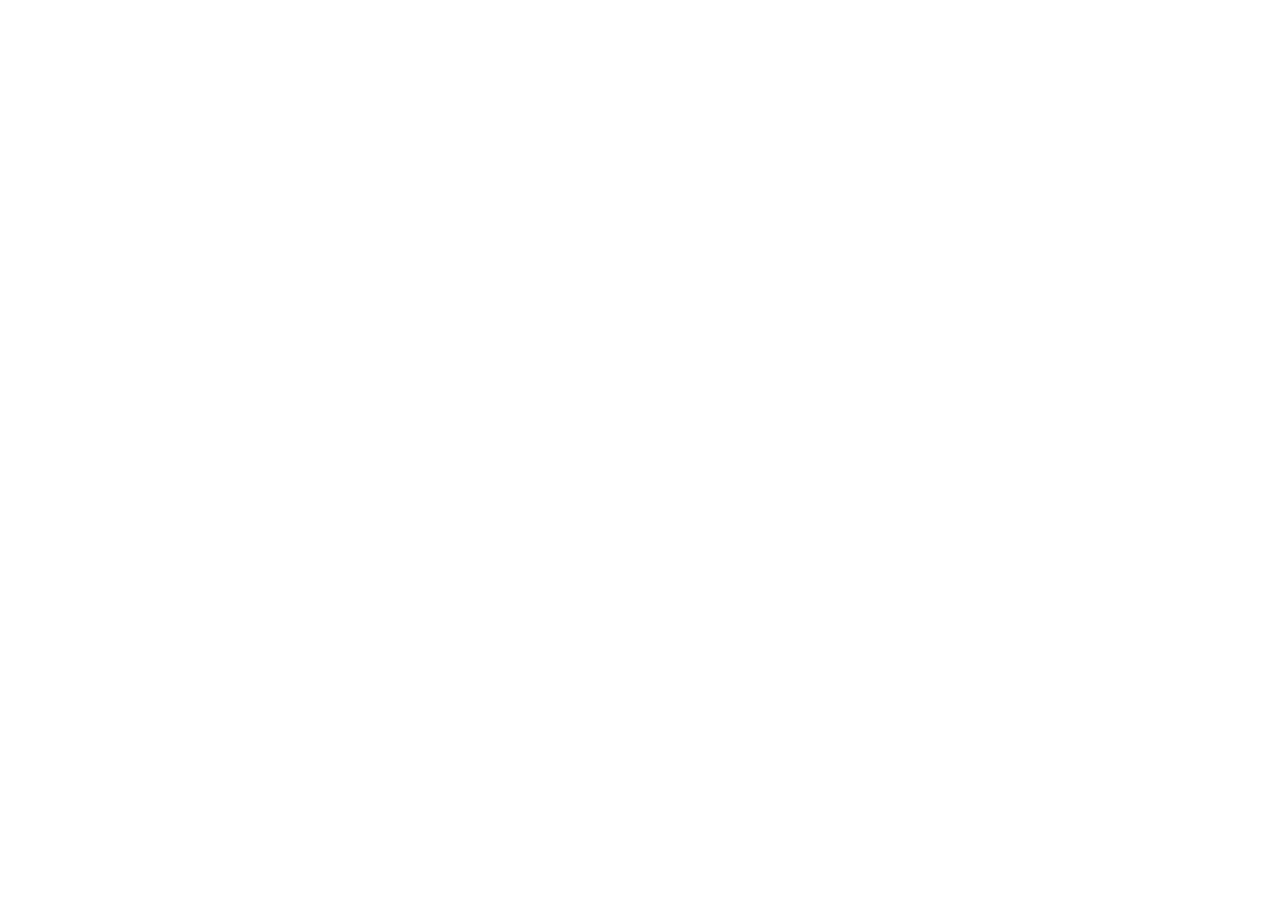
==== index.html @ f273e439 "Portfolio site" ====
<!DOCTYPE html><html lang="en"><head><meta charset="utf-8"><meta name="viewport" content="width=device-width,initial-scale=1,viewport-fit=cover"><title>Saâdia Boussiar | Data Engineering &amp; AI</title><link rel="preconnect" href="https://fonts.googleapis.com"><link rel="preconnect" href="https://fonts.gstatic.com" crossorigin><link href="https://fonts.googleapis.com/css2?family=Bricolage+Grotesque:opsz,wght@12..96,500;12..96,700&family=Literata:opsz,wght@7..72,400&display=swap" rel="stylesheet"><link rel="stylesheet" href="style.css"></head><body data-p="home"><div id="app"></div><script src="app.js"></script></body></html>
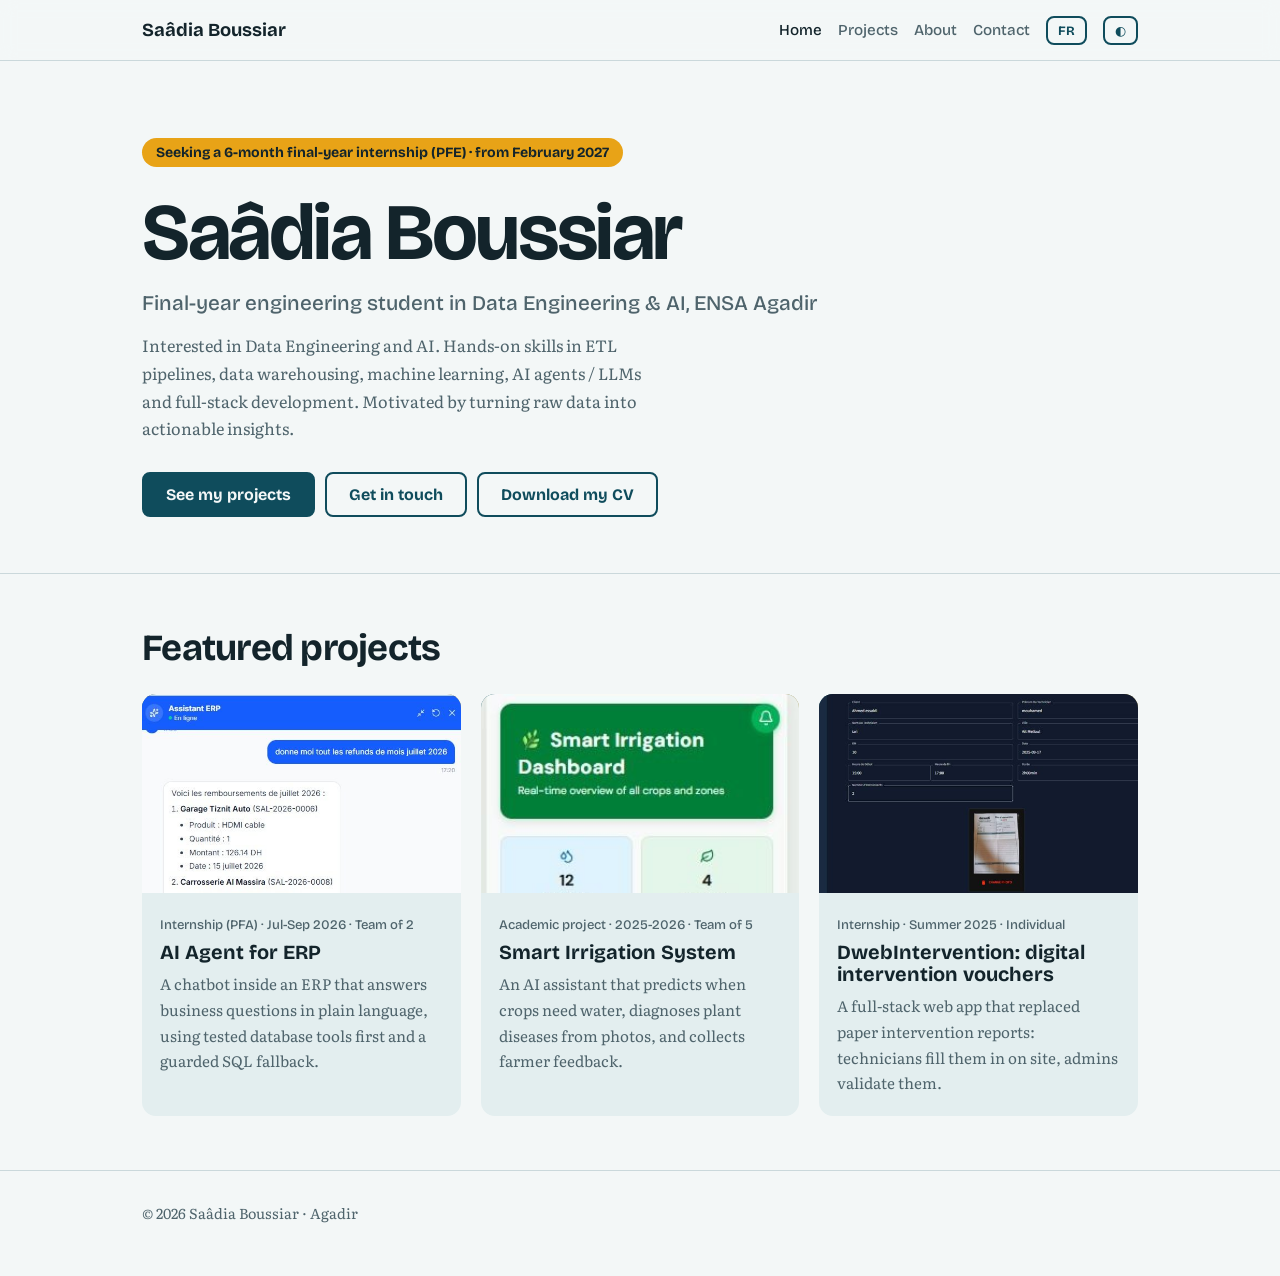
==== commit ba1b004e: "update portfolio" ====
--- a/index.html
+++ b/index.html
@@ -1 +1 @@
-<!DOCTYPE html><html lang="en"><head><meta charset="utf-8"><meta name="viewport" content="width=device-width,initial-scale=1,viewport-fit=cover"><title>Saâdia Boussiar | Data Engineering &amp; AI</title><link rel="preconnect" href="https://fonts.googleapis.com"><link rel="preconnect" href="https://fonts.gstatic.com" crossorigin><link href="https://fonts.googleapis.com/css2?family=Bricolage+Grotesque:opsz,wght@12..96,500;12..96,700&family=Literata:opsz,wght@7..72,400&display=swap" rel="stylesheet"><link rel="stylesheet" href="style.css"></head><body data-p="home"><div id="app"></div><script src="app.js"></script></body></html>
+<!DOCTYPE html><html lang="en"><head><meta charset="utf-8"><meta name="viewport" content="width=device-width,initial-scale=1,viewport-fit=cover"><title>Saâdia Boussiar | Data Engineering &amp; AI</title><link rel="preconnect" href="https://fonts.googleapis.com"><link rel="preconnect" href="https://fonts.gstatic.com" crossorigin><link href="https://fonts.googleapis.com/css2?family=Bricolage+Grotesque:opsz,wght@12..96,500;12..96,700&family=Literata:opsz,wght@7..72,400&display=swap" rel="stylesheet"><link rel="stylesheet" href="style.css"></head><body data-p="home"><div id="app"></div><noscript>JavaScript is required / JavaScript est requis.</noscript><script src="app.js"></script></body></html>
--- a/style.css
+++ b/style.css
@@ -0,0 +1,42 @@
+:root{--bg:#F3F7F7;--ink:#13242B;--mu:#4F646C;--ln:#CAD8DB;--dp:#0F4C5C;--pn:#E3EEEF;--ac:#E8A317;--on:#F3F7F7;--h:"Bricolage Grotesque",system-ui,sans-serif;--b:"Literata",Georgia,serif}
+@media(prefers-color-scheme:dark){:root:not([data-t=light]){--bg:#0C1A1F;--ink:#E6EFF0;--mu:#9DB2B8;--ln:#24404A;--dp:#7FC4D3;--pn:#12272E;--ac:#F2B33D;--on:#0C1A1F}}
+:root[data-t=dark]{--bg:#0C1A1F;--ink:#E6EFF0;--mu:#9DB2B8;--ln:#24404A;--dp:#7FC4D3;--pn:#12272E;--ac:#F2B33D;--on:#0C1A1F}
+*{box-sizing:border-box}html{scroll-behavior:smooth}
+body{margin:0;background:var(--bg);color:var(--ink);font:400 1.02rem/1.7 var(--b);padding-bottom:env(safe-area-inset-bottom,0)}
+a{color:var(--dp);text-underline-offset:3px}h1,h2,h3{font-family:var(--h);line-height:1.1;margin:0}
+.w{max-width:1040px;margin:0 auto;padding:0 22px}
+header{position:sticky;top:0;z-index:5;background:color-mix(in srgb,var(--bg) 88%,transparent);backdrop-filter:blur(8px);border-bottom:1px solid var(--ln);padding-top:env(safe-area-inset-top,0)}
+header .w{display:flex;align-items:center;gap:16px;height:60px}
+.logo{font:700 1.15rem var(--h);text-decoration:none;color:var(--ink);margin-right:auto}
+nav{display:flex;gap:16px;font:500 .95rem var(--h)}nav a{text-decoration:none;color:var(--mu)}nav a.on,nav a:hover{color:var(--ink)}
+button{font:700 .8rem var(--h);border:2px solid var(--dp);background:none;color:var(--dp);border-radius:8px;padding:5px 10px;cursor:pointer}
+a:focus-visible,button:focus-visible{outline:3px solid var(--ac);outline-offset:3px}
+.hero{padding:76px 22px 56px}
+h1{font-size:clamp(2.6rem,7vw,5rem);letter-spacing:-.03em}
+.rl{font:500 1.3rem var(--h);color:var(--dp);margin:14px 0 6px}
+.hero p{max-width:58ch;color:var(--mu)}
+.pill{display:inline-block;background:var(--ac);color:#13242B;font:700 .88rem var(--h);padding:6px 14px;border-radius:999px;margin-bottom:22px}
+.btn{display:inline-block;font:700 1rem var(--h);text-decoration:none;padding:11px 22px;border-radius:8px;border:2px solid var(--dp);color:var(--dp);margin:12px 10px 0 0}
+.btn.m{background:var(--dp);color:var(--on)}
+section{padding:54px 0;border-top:1px solid var(--ln)}
+h2{font-size:clamp(1.7rem,4vw,2.3rem);margin-bottom:26px;letter-spacing:-.02em}
+.grid{display:grid;grid-template-columns:repeat(auto-fill,minmax(290px,1fr));gap:20px}
+.card{display:block;text-decoration:none;color:inherit;background:var(--pn);border-radius:14px;overflow:hidden;transition:transform .2s,box-shadow .2s}
+.card:hover{transform:translateY(-4px);box-shadow:6px 6px 0 var(--ac)}
+.card img,.ph{width:100%;aspect-ratio:16/10;object-fit:cover;object-position:top;display:block;background:linear-gradient(135deg,var(--dp),var(--ac))}
+.cb{padding:16px 18px 20px}.cb small{font:500 .82rem var(--h);color:var(--mu)}
+.cb h3{margin:4px 0 8px;font-size:1.25rem}.cb p{margin:0;color:var(--mu);font-size:.95rem}
+.chips{display:flex;flex-wrap:wrap;gap:8px;margin-bottom:26px}.chips button.on{background:var(--dp);color:var(--on)}
+.tg{display:flex;flex-wrap:wrap;gap:6px;margin:14px 0}.tg span{font:500 .8rem var(--h);background:var(--pn);border-radius:6px;padding:3px 9px}
+.meta{font:500 1rem var(--h);color:var(--mu);margin-top:10px}
+.gal{display:grid;grid-template-columns:repeat(auto-fill,minmax(250px,1fr));gap:20px;align-items:start}
+figure{margin:0}figure img{width:100%;border-radius:10px;border:1px solid var(--ln)}figcaption{font-size:.88rem;color:var(--mu);margin-top:6px}
+pre{background:#0F2A32;color:#D7E8EB;padding:16px;border-radius:10px;overflow-x:auto;font-size:.82rem;line-height:1.5}
+.todo{border:2px dashed var(--ac);padding:12px 16px;border-radius:10px;margin:22px 0}
+ul{padding-left:20px}li{margin-bottom:8px}
+.row{display:grid;grid-template-columns:170px 1fr;gap:6px 30px;margin-bottom:22px}.row b{font-family:var(--h);color:var(--mu);font-weight:500}
+.two{display:grid;grid-template-columns:1fr 1fr;gap:40px}
+.big{font:500 1.25rem var(--h)}
+footer{padding:30px 0 50px;color:var(--mu);font-size:.9rem;border-top:1px solid var(--ln)}
+@media(max-width:700px){.row,.two{grid-template-columns:1fr}nav{gap:10px;font-size:.85rem}.hero{padding-top:40px}header .w{gap:8px}.logo{font-size:1rem}}
+@media(prefers-reduced-motion:reduce){*{transition:none!important}html{scroll-behavior:auto}}
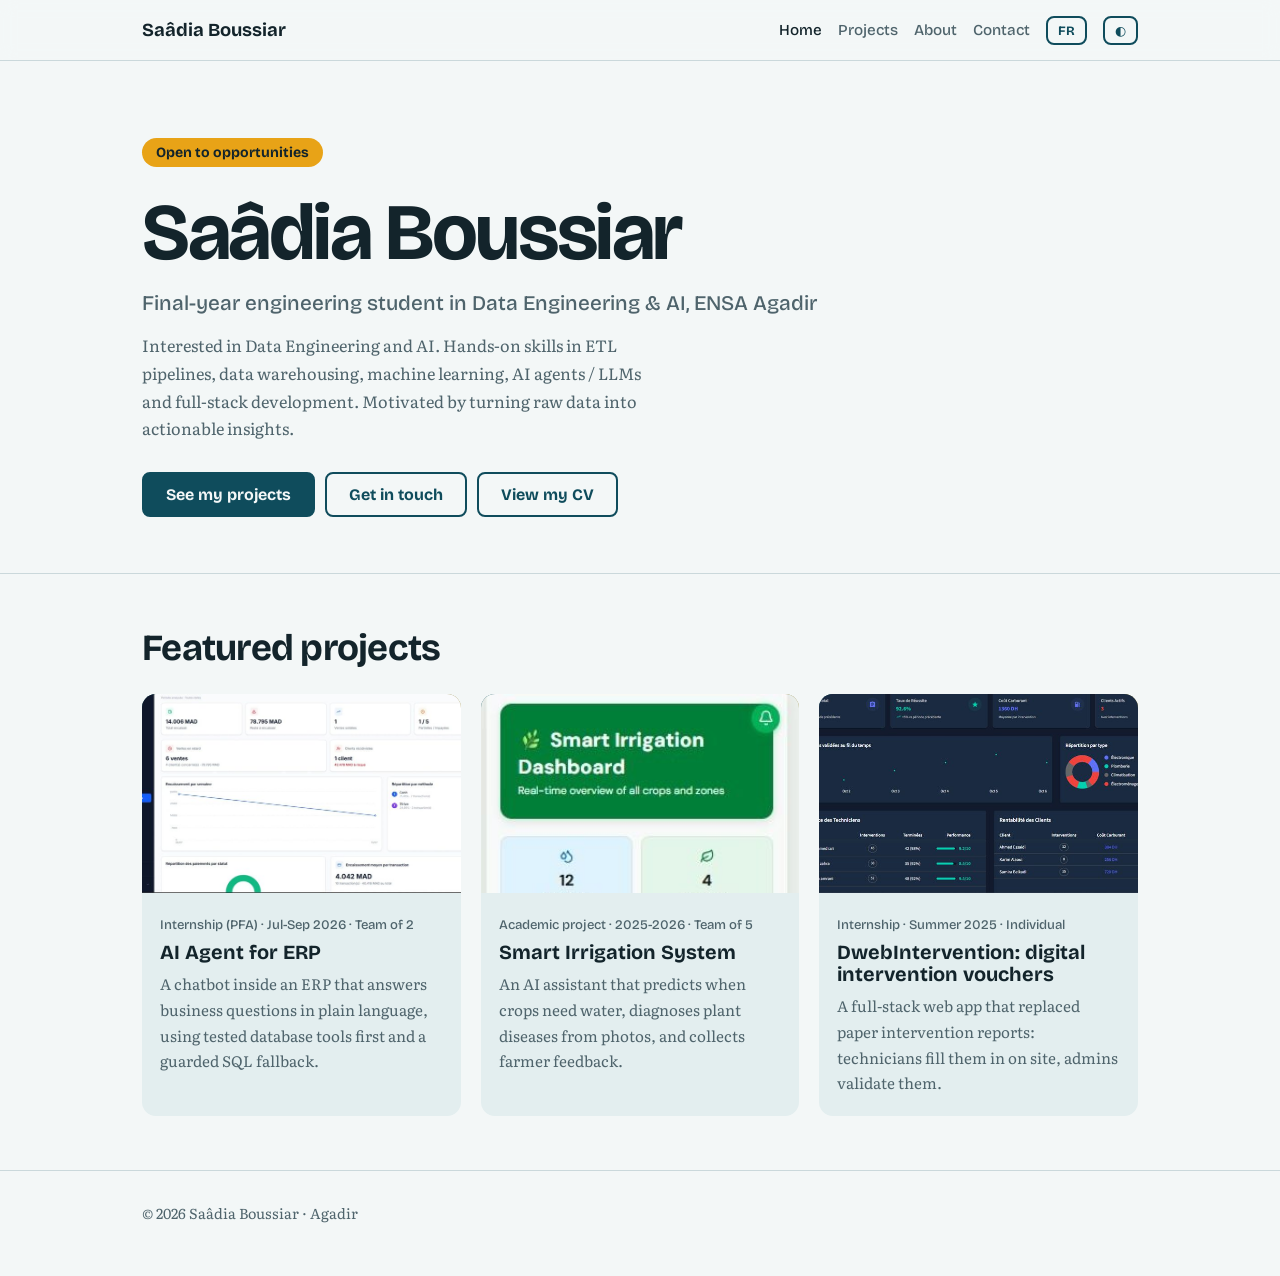
==== commit 4b399c60: "Update my cv" ====
--- a/index.html
+++ b/index.html
@@ -1 +1 @@
-<!DOCTYPE html><html lang="en"><head><meta charset="utf-8"><meta name="viewport" content="width=device-width,initial-scale=1,viewport-fit=cover"><title>Saâdia Boussiar | Data Engineering &amp; AI</title><link rel="preconnect" href="https://fonts.googleapis.com"><link rel="preconnect" href="https://fonts.gstatic.com" crossorigin><link href="https://fonts.googleapis.com/css2?family=Bricolage+Grotesque:opsz,wght@12..96,500;12..96,700&family=Literata:opsz,wght@7..72,400&display=swap" rel="stylesheet"><link rel="stylesheet" href="style.css"></head><body data-p="home"><div id="app"></div><noscript>JavaScript is required / JavaScript est requis.</noscript><script src="app.js"></script></body></html>
+<!DOCTYPE html><html lang="en"><head><meta charset="utf-8"><meta name="viewport" content="width=device-width,initial-scale=1,viewport-fit=cover"><title>Saâdia Boussiar | Data Engineering &amp; AI</title><link rel="icon" href="favicon.svg" type="image/svg+xml"><link rel="icon" href="favicon-32.png" sizes="32x32" type="image/png"><link rel="apple-touch-icon" href="apple-touch-icon.png"><link rel="preconnect" href="https://fonts.googleapis.com"><link rel="preconnect" href="https://fonts.gstatic.com" crossorigin><link href="https://fonts.googleapis.com/css2?family=Bricolage+Grotesque:opsz,wght@12..96,500;12..96,700&family=Literata:opsz,wght@7..72,400&display=swap" rel="stylesheet"><link rel="stylesheet" href="style.css"></head><body data-p="home"><div id="app"></div><noscript>JavaScript is required / JavaScript est requis.</noscript><script src="app.js"></script></body></html>
--- a/style.css
+++ b/style.css
@@ -40,3 +40,4 @@
 footer{padding:30px 0 50px;color:var(--mu);font-size:.9rem;border-top:1px solid var(--ln)}
 @media(max-width:700px){.row,.two{grid-template-columns:1fr}nav{gap:10px;font-size:.85rem}.hero{padding-top:40px}header .w{gap:8px}.logo{font-size:1rem}}
 @media(prefers-reduced-motion:reduce){*{transition:none!important}html{scroll-behavior:auto}}
+.cvbar{display:flex;flex-wrap:wrap;align-items:center;justify-content:space-between;gap:12px;margin-bottom:22px}.cvbar .btn{margin:0}.cvimg{width:100%;max-width:820px;display:block;margin:0 auto;border:1px solid var(--ln);border-radius:8px;background:#fff}
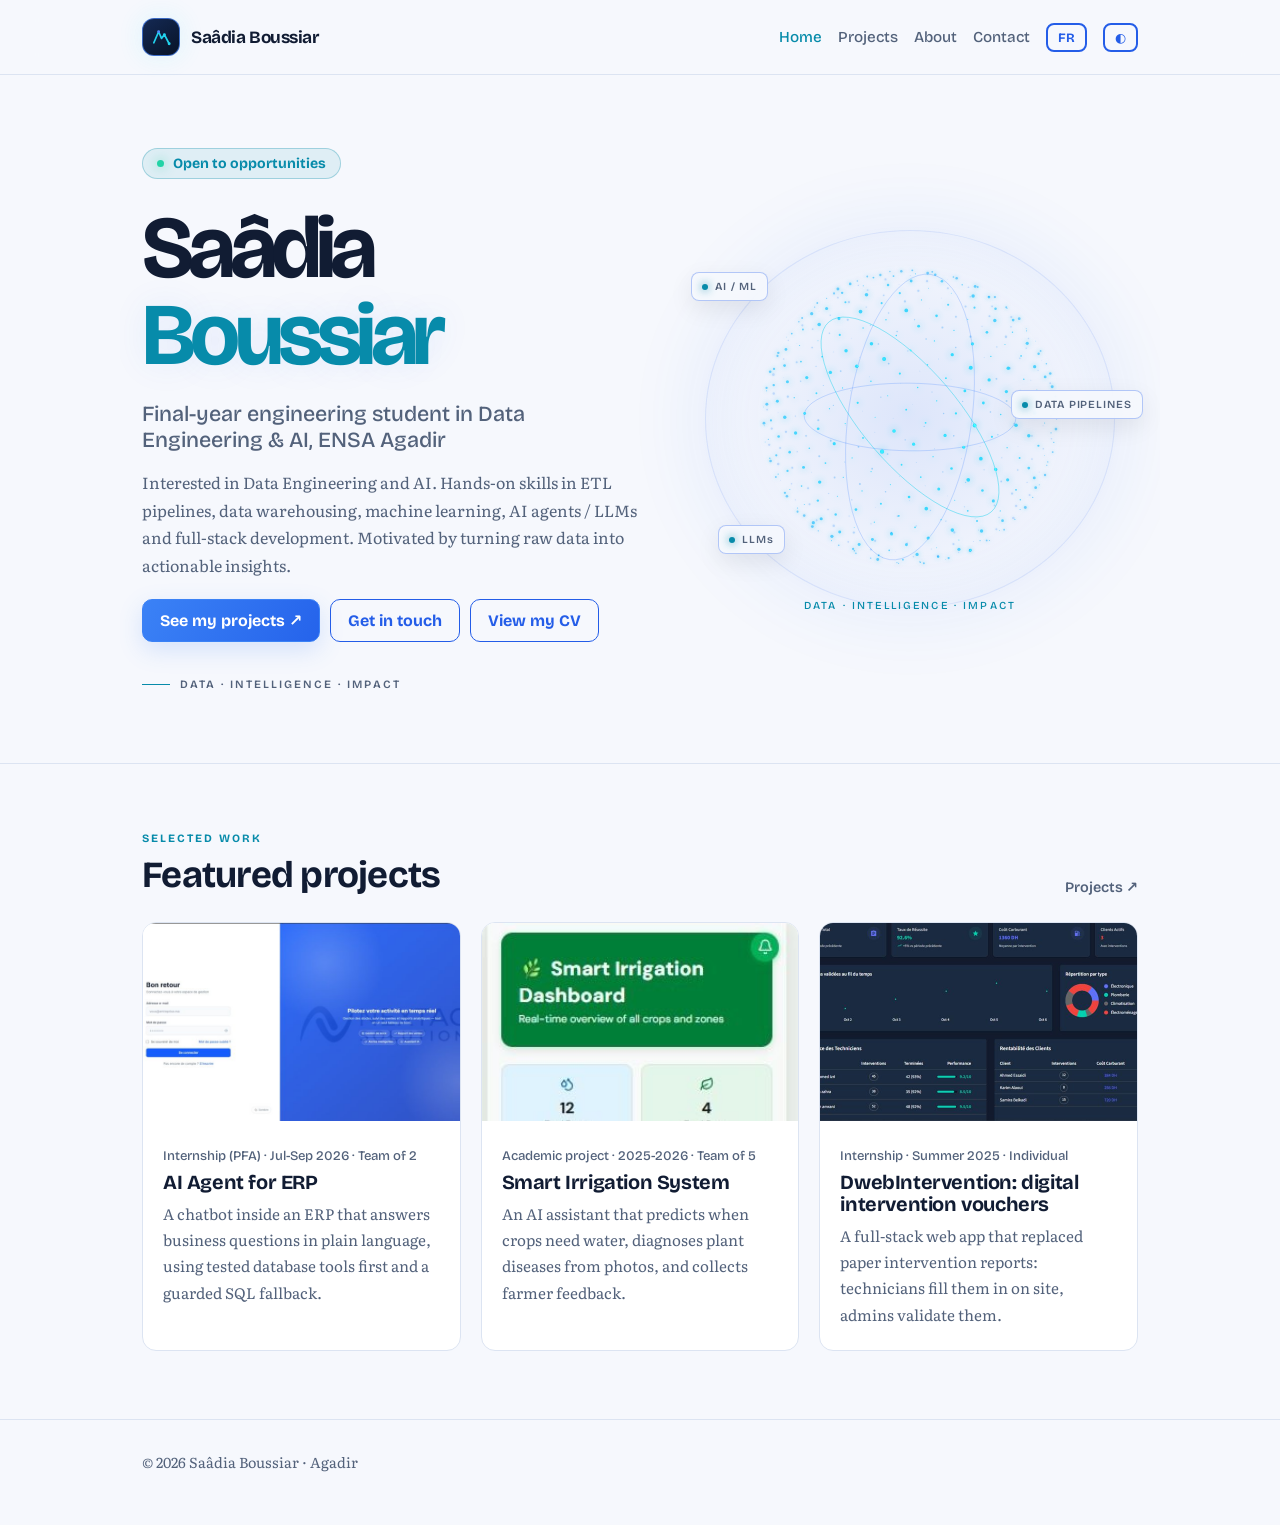
==== commit fac9136c: "Add more changes in design" ====
--- a/index.html
+++ b/index.html
@@ -1 +1 @@
-<!DOCTYPE html><html lang="en"><head><meta charset="utf-8"><meta name="viewport" content="width=device-width,initial-scale=1,viewport-fit=cover"><title>Saâdia Boussiar | Data Engineering &amp; AI</title><link rel="icon" href="favicon.svg" type="image/svg+xml"><link rel="icon" href="favicon-32.png" sizes="32x32" type="image/png"><link rel="apple-touch-icon" href="apple-touch-icon.png"><link rel="preconnect" href="https://fonts.googleapis.com"><link rel="preconnect" href="https://fonts.gstatic.com" crossorigin><link href="https://fonts.googleapis.com/css2?family=Bricolage+Grotesque:opsz,wght@12..96,500;12..96,700&family=Literata:opsz,wght@7..72,400&display=swap" rel="stylesheet"><link rel="stylesheet" href="style.css"></head><body data-p="home"><div id="app"></div><noscript>JavaScript is required / JavaScript est requis.</noscript><script src="app.js"></script></body></html>
+<!DOCTYPE html><html lang="en"><head><meta charset="utf-8"><meta name="viewport" content="width=device-width,initial-scale=1,viewport-fit=cover"><meta name="description" content="Saâdia Boussiar — engineering student in Data Engineering and AI at ENSA Agadir. Explore projects in data pipelines, machine learning, AI agents, and full-stack development."><meta name="theme-color" content="#07101F"><meta property="og:type" content="website"><meta property="og:title" content="Saâdia Boussiar | Data Engineering &amp; AI"><meta property="og:description" content="Data Engineering, AI, Machine Learning, and end-to-end engineering projects."><meta property="og:url" content="https://saadiaboussiar.github.io/"><title>Saâdia Boussiar | Data Engineering &amp; AI</title><link rel="icon" href="favicon.svg" type="image/svg+xml"><link rel="icon" href="favicon-32.png" sizes="32x32" type="image/png"><link rel="apple-touch-icon" href="apple-touch-icon.png"><link rel="preconnect" href="https://fonts.googleapis.com"><link rel="preconnect" href="https://fonts.gstatic.com" crossorigin><link href="https://fonts.googleapis.com/css2?family=Bricolage+Grotesque:opsz,wght@12..96,500;12..96,700&family=Literata:opsz,wght@7..72,400&display=swap" rel="stylesheet"><link rel="stylesheet" href="style.css"></head><body data-p="home"><div id="app"></div><noscript>JavaScript is required / JavaScript est requis.</noscript><script src="app.js"></script></body></html>
--- a/style.css
+++ b/style.css
@@ -1,23 +1,24 @@
-:root{--bg:#F3F7F7;--ink:#13242B;--mu:#4F646C;--ln:#CAD8DB;--dp:#0F4C5C;--pn:#E3EEEF;--ac:#E8A317;--on:#F3F7F7;--h:"Bricolage Grotesque",system-ui,sans-serif;--b:"Literata",Georgia,serif}
-@media(prefers-color-scheme:dark){:root:not([data-t=light]){--bg:#0C1A1F;--ink:#E6EFF0;--mu:#9DB2B8;--ln:#24404A;--dp:#7FC4D3;--pn:#12272E;--ac:#F2B33D;--on:#0C1A1F}}
-:root[data-t=dark]{--bg:#0C1A1F;--ink:#E6EFF0;--mu:#9DB2B8;--ln:#24404A;--dp:#7FC4D3;--pn:#12272E;--ac:#F2B33D;--on:#0C1A1F}
+ :root{--bg:#080F24;--ink:#E7EEFF;--mu:#9AAACB;--ln:#1D2B4D;--dp:#4F8CFF;--pn:#101D3A;--ac:#22D3EE;--on:#080F24;--h:"Bricolage Grotesque",system-ui,sans-serif;--b:"Literata",Georgia,serif;--glow:rgba(34,211,238,.18)}
+:root[data-t=light]{--bg:#F5F8FF;--ink:#101B36;--mu:#52617D;--ln:#D6DFF1;--dp:#245DE8;--pn:#E9F0FF;--ac:#0891B2;--on:#F5F8FF;--glow:rgba(37,99,235,.1)}
+:root[data-t=dark]{--bg:#080F24;--ink:#E7EEFF;--mu:#9AAACB;--ln:#1D2B4D;--dp:#4F8CFF;--pn:#101D3A;--ac:#22D3EE;--on:#080F24;--glow:rgba(34,211,238,.18)}
+@media(prefers-color-scheme:light){:root:not([data-t]){--bg:#F5F8FF;--ink:#101B36;--mu:#52617D;--ln:#D6DFF1;--dp:#245DE8;--pn:#E9F0FF;--ac:#0891B2;--on:#F5F8FF;--glow:rgba(37,99,235,.1)}}
 *{box-sizing:border-box}html{scroll-behavior:smooth}
 body{margin:0;background:var(--bg);color:var(--ink);font:400 1.02rem/1.7 var(--b);padding-bottom:env(safe-area-inset-bottom,0)}
 a{color:var(--dp);text-underline-offset:3px}h1,h2,h3{font-family:var(--h);line-height:1.1;margin:0}
 .w{max-width:1040px;margin:0 auto;padding:0 22px}
 header{position:sticky;top:0;z-index:5;background:color-mix(in srgb,var(--bg) 88%,transparent);backdrop-filter:blur(8px);border-bottom:1px solid var(--ln);padding-top:env(safe-area-inset-top,0)}
-header .w{display:flex;align-items:center;gap:16px;height:60px}
-.logo{font:700 1.15rem var(--h);text-decoration:none;color:var(--ink);margin-right:auto}
+header .w{display:flex;align-items:center;gap:16px;height:68px}
+.logo{display:flex;align-items:center;gap:10px;font:700 1.08rem var(--h);text-decoration:none;color:var(--ink);margin-right:auto;white-space:nowrap}.logo-mark{width:34px;height:34px;display:grid;place-items:center;border:1px solid #4F8CFF;border-radius:11px;background:linear-gradient(145deg,#142954,#0B1733);box-shadow:0 0 22px rgba(34,211,238,.16);color:#22D3EE;font:700 .8rem var(--h);letter-spacing:-.08em}.logo-mark svg{width:23px;height:23px}
 nav{display:flex;gap:16px;font:500 .95rem var(--h)}nav a{text-decoration:none;color:var(--mu)}nav a.on,nav a:hover{color:var(--ink)}
 button{font:700 .8rem var(--h);border:2px solid var(--dp);background:none;color:var(--dp);border-radius:8px;padding:5px 10px;cursor:pointer}
 a:focus-visible,button:focus-visible{outline:3px solid var(--ac);outline-offset:3px}
-.hero{padding:76px 22px 56px}
+.hero{position:relative;isolation:isolate;display:grid;grid-template-columns:minmax(0,1.05fr) minmax(280px,.95fr);align-items:center;gap:24px;min-height:510px;padding:62px 22px 68px;overflow:hidden}.hero-copy{position:relative;z-index:1}.hero-visual{position:relative;min-height:360px;display:grid;place-items:center;overflow:hidden;border-radius:50%;background:radial-gradient(ellipse at center,var(--glow),transparent 68%)}.hero-visual:after{content:"";position:absolute;inset:8%;border:1px solid color-mix(in srgb,var(--dp) 22%,transparent);border-radius:50%;box-shadow:0 0 70px var(--glow),inset 0 0 60px var(--glow);pointer-events:none}.hero-canvas{width:100%;height:100%;position:absolute;inset:0}.hero-orb-label{position:absolute;z-index:1;bottom:13%;left:50%;transform:translateX(-50%);font:500 .76rem var(--h);letter-spacing:.16em;text-transform:uppercase;color:var(--ac);white-space:nowrap;text-shadow:0 0 18px var(--glow)}
 h1{font-size:clamp(2.6rem,7vw,5rem);letter-spacing:-.03em}
 .rl{font:500 1.3rem var(--h);color:var(--dp);margin:14px 0 6px}
 .hero p{max-width:58ch;color:var(--mu)}
-.pill{display:inline-block;background:var(--ac);color:#13242B;font:700 .88rem var(--h);padding:6px 14px;border-radius:999px;margin-bottom:22px}
+.pill{display:inline-block;background:rgba(34,211,238,.12);border:1px solid rgba(34,211,238,.35);color:var(--ac);font:700 .88rem var(--h);padding:6px 14px;border-radius:999px;margin-bottom:22px}
 .btn{display:inline-block;font:700 1rem var(--h);text-decoration:none;padding:11px 22px;border-radius:8px;border:2px solid var(--dp);color:var(--dp);margin:12px 10px 0 0}
-.btn.m{background:var(--dp);color:var(--on)}
+.btn.m{background:var(--dp);color:#fff;box-shadow:0 8px 28px rgba(79,140,255,.18)}.btn:hover{border-color:var(--ac);transform:translateY(-2px)}
 section{padding:54px 0;border-top:1px solid var(--ln)}
 h2{font-size:clamp(1.7rem,4vw,2.3rem);margin-bottom:26px;letter-spacing:-.02em}
 .grid{display:grid;grid-template-columns:repeat(auto-fill,minmax(290px,1fr));gap:20px}
@@ -31,13 +32,84 @@
 .meta{font:500 1rem var(--h);color:var(--mu);margin-top:10px}
 .gal{display:grid;grid-template-columns:repeat(auto-fill,minmax(250px,1fr));gap:20px;align-items:start}
 figure{margin:0}figure img{width:100%;border-radius:10px;border:1px solid var(--ln)}figcaption{font-size:.88rem;color:var(--mu);margin-top:6px}
-pre{background:#0F2A32;color:#D7E8EB;padding:16px;border-radius:10px;overflow-x:auto;font-size:.82rem;line-height:1.5}
+pre{background:#0B1733;color:#D7E8EB;padding:16px;border-radius:10px;overflow-x:auto;font-size:.82rem;line-height:1.5}
 .todo{border:2px dashed var(--ac);padding:12px 16px;border-radius:10px;margin:22px 0}
 ul{padding-left:20px}li{margin-bottom:8px}
 .row{display:grid;grid-template-columns:170px 1fr;gap:6px 30px;margin-bottom:22px}.row b{font-family:var(--h);color:var(--mu);font-weight:500}
 .two{display:grid;grid-template-columns:1fr 1fr;gap:40px}
 .big{font:500 1.25rem var(--h)}
 footer{padding:30px 0 50px;color:var(--mu);font-size:.9rem;border-top:1px solid var(--ln)}
-@media(max-width:700px){.row,.two{grid-template-columns:1fr}nav{gap:10px;font-size:.85rem}.hero{padding-top:40px}header .w{gap:8px}.logo{font-size:1rem}}
-@media(prefers-reduced-motion:reduce){*{transition:none!important}html{scroll-behavior:auto}}
+@media(max-width:700px){.hero{grid-template-columns:1fr;gap:0;padding-top:42px}.hero-visual{min-height:280px;max-width:420px;width:100%;margin:4px auto 0}.row,.two{grid-template-columns:1fr}nav{gap:10px;font-size:.85rem}.hero{padding-top:40px}header .w{gap:8px}.logo{font-size:1rem}}
+@media(prefers-reduced-motion:reduce){*,*:before,*:after{transition:none!important;animation:none!important}html{scroll-behavior:auto}}
 .cvbar{display:flex;flex-wrap:wrap;align-items:center;justify-content:space-between;gap:12px;margin-bottom:22px}.cvbar .btn{margin:0}.cvimg{width:100%;max-width:820px;display:block;margin:0 auto;border:1px solid var(--ln);border-radius:8px;background:#fff}
+
+/* Refined Deep Tech Blue presentation */
+:root{--bg:#07101F;--ink:#EAF1FF;--mu:#A0B0CC;--ln:#1B2B49;--dp:#4F8CFF;--pn:#0D1A31;--ac:#22D3EE;--glow:rgba(34,211,238,.16)}
+:root[data-t=light]{--bg:#F6F8FD;--ink:#111C33;--mu:#53627B;--ln:#DCE4F2;--dp:#245DE8;--pn:#FFFFFF;--ac:#078BAA;--glow:rgba(37,99,235,.09)}
+:root[data-t=dark]{--bg:#07101F;--ink:#EAF1FF;--mu:#A0B0CC;--ln:#1B2B49;--dp:#4F8CFF;--pn:#0D1A31;--ac:#22D3EE;--glow:rgba(34,211,238,.16)}
+@media(prefers-color-scheme:light){:root:not([data-t]){--bg:#F6F8FD;--ink:#111C33;--mu:#53627B;--ln:#DCE4F2;--dp:#245DE8;--pn:#FFFFFF;--ac:#078BAA;--glow:rgba(37,99,235,.09)}}
+body{font-size:1rem;line-height:1.72}
+header{background:color-mix(in srgb,var(--bg) 86%,transparent);backdrop-filter:blur(16px);-webkit-backdrop-filter:blur(16px)}
+header .w{height:74px}
+.logo{gap:11px;letter-spacing:-.025em}
+.logo-mark{width:38px;height:38px;border-radius:12px;border-color:rgba(79,140,255,.7);background:linear-gradient(145deg,#142954,#081327);box-shadow:0 0 26px rgba(34,211,238,.12)}
+nav a{transition:color .2s ease}
+nav a.on{color:var(--ac)}
+button{transition:background .2s ease,color .2s ease,border-color .2s ease}
+.hero{min-height:590px;padding-top:72px;padding-bottom:72px;gap:36px}
+.hero-copy{max-width:610px}
+.hero h1{font-size:clamp(3.2rem,7vw,5.5rem);letter-spacing:-.065em;line-height:.99}
+.name-accent{color:var(--ac);text-shadow:0 0 36px var(--glow)}
+.rl{font-size:clamp(1.12rem,2vw,1.35rem);margin-top:22px;margin-bottom:12px}
+.hero p:not(.rl){max-width:55ch}
+.pill{display:inline-flex;align-items:center;gap:9px;background:color-mix(in srgb,var(--ac) 9%,transparent);border-color:color-mix(in srgb,var(--ac) 30%,transparent);margin-bottom:26px}
+.status-dot{width:7px;height:7px;border-radius:50%;background:#22D3A6;box-shadow:0 0 12px rgba(34,211,166,.7)}
+.hero-actions{display:flex;flex-wrap:wrap;gap:10px;margin-top:20px}
+.hero-actions .btn{margin:0}
+.btn{border-width:1px;border-radius:10px;padding:11px 17px;transition:transform .2s ease,box-shadow .2s ease,border-color .2s ease,background .2s ease}
+.btn.m{background:linear-gradient(120deg,#3B82F6,#2563EB);border-color:#3B82F6;box-shadow:0 8px 24px rgba(59,130,246,.18)}
+.btn.m:hover{box-shadow:0 10px 30px rgba(34,211,238,.2)}
+.hero-footnote{display:flex;align-items:center;gap:10px;margin-top:36px;font:600 .7rem var(--h);letter-spacing:.18em;color:var(--mu)}
+.mini-line{width:28px;height:1px;background:var(--ac)}
+.hero-visual{min-height:420px;overflow:visible;border-radius:0;background:radial-gradient(ellipse at center,color-mix(in srgb,var(--dp) 12%,transparent),transparent 66%)}
+.hero-visual:after{inset:5%;border-color:color-mix(in srgb,var(--dp) 15%,transparent);box-shadow:0 0 85px var(--glow),inset 0 0 60px var(--glow)}
+.hero-canvas{overflow:visible}
+.hero-orb-label{bottom:4%;font-size:.67rem;letter-spacing:.2em}
+.orb-tag{position:absolute;z-index:2;padding:7px 10px;border:1px solid color-mix(in srgb,var(--dp) 32%,transparent);border-radius:8px;background:color-mix(in srgb,var(--bg) 84%,transparent);color:var(--mu);font:600 .68rem var(--h);letter-spacing:.08em;box-shadow:0 8px 24px rgba(0,0,0,.08);backdrop-filter:blur(8px)}
+.orb-tag:before{content:"";display:inline-block;width:6px;height:6px;margin-right:7px;border-radius:50%;background:var(--ac);box-shadow:0 0 10px var(--ac)}
+.orb-tag-a{top:15%;left:2%}.orb-tag-b{right:-1%;top:43%}.orb-tag-c{bottom:18%;left:8%}
+section{padding:68px 0}
+.section-heading{display:flex;align-items:end;justify-content:space-between;gap:20px;margin-bottom:26px}
+.section-heading h2{margin-bottom:0}
+.eyebrow{margin:0 0 10px;color:var(--ac);font:700 .7rem var(--h);letter-spacing:.18em;text-transform:uppercase}
+.text-link{font:600 .9rem var(--h);text-decoration:none;color:var(--mu);white-space:nowrap}
+.text-link:hover{color:var(--ac)}
+.card{border:1px solid var(--ln);background:var(--pn);transition:transform .22s ease,border-color .22s ease,box-shadow .22s ease}
+.card:hover{border-color:color-mix(in srgb,var(--ac) 55%,var(--ln));box-shadow:0 16px 40px rgba(0,0,0,.12);transform:translateY(-4px)}
+.card img{background:var(--pn)}
+.cb{padding:19px 20px 22px}
+.cb h3{letter-spacing:-.02em}
+.skill-row{display:grid;grid-template-columns:190px minmax(0,1fr);gap:20px;padding:20px 0;border-bottom:1px solid var(--ln)}
+.skill-label{font:600 .94rem var(--h);color:var(--ac);padding-top:4px}
+.skill-tags{display:flex;flex-wrap:wrap;gap:8px}
+.skill-tags span,.tg span{display:inline-flex;align-items:center;background:color-mix(in srgb,var(--dp) 8%,var(--pn));border:1px solid color-mix(in srgb,var(--dp) 18%,var(--ln));border-radius:7px;padding:5px 10px;font:500 .82rem var(--h);color:var(--ink);transition:border-color .18s ease,background .18s ease}
+.skill-tags span:hover,.tg span:hover{border-color:var(--ac);background:color-mix(in srgb,var(--ac) 10%,var(--pn))}
+.tg{gap:7px}
+footer{border-top:1px solid var(--ln)}
+@media(max-width:850px){.hero{grid-template-columns:minmax(0,1fr) minmax(250px,.8fr);gap:12px}.hero-visual{min-height:330px}.orb-tag-b{right:-3%}}
+@media(max-width:700px){header .w{height:auto;min-height:68px;flex-wrap:wrap;padding-top:10px;padding-bottom:10px}.logo{margin-right:auto}nav{order:3;width:100%;justify-content:space-between;padding:4px 0 2px;font-size:.82rem}.hero{grid-template-columns:1fr;gap:6px;padding-top:46px;padding-bottom:44px;min-height:auto}.hero h1{font-size:clamp(3.2rem,15vw,5rem)}.hero-visual{min-height:310px;max-width:460px;margin:0 auto;width:100%}.orb-tag-b{right:0}.hero-footnote{margin-top:26px}.skill-row{grid-template-columns:1fr;gap:10px;padding:17px 0}.section-heading{align-items:start}.section-heading .text-link{font-size:.82rem}}
+@media(max-width:390px){.logo{font-size:.9rem}.logo-mark{width:32px;height:32px}header .w{gap:7px}nav{gap:6px;font-size:.78rem}.hero-actions .btn{padding:10px 12px;font-size:.9rem}.orb-tag{font-size:.59rem;padding:6px 8px}}
+@media(prefers-reduced-motion:reduce){.card,.btn,.skill-tags span,nav a,button{transition:none!important}.hero-visual{background:radial-gradient(ellipse at center,var(--glow),transparent 68%)}}
+
+
+/* Modern navigation links and project breadcrumbs */
+a{transition:color .2s ease,text-decoration-color .2s ease}
+.project-back{display:inline-flex;align-items:center;gap:10px;padding:9px 15px 9px 9px;margin:0 0 18px;border:1px solid color-mix(in srgb,var(--dp) 34%,var(--ln));border-radius:999px;background:color-mix(in srgb,var(--dp) 7%,var(--pn));color:var(--ink);font:600 .86rem/1.2 var(--h);text-decoration:none;box-shadow:inset 0 1px 0 rgba(255,255,255,.035);transition:transform .2s ease,border-color .2s ease,background .2s ease,box-shadow .2s ease}
+.project-back-icon{display:grid;place-items:center;width:27px;height:27px;border-radius:50%;background:linear-gradient(135deg,var(--dp),#2563EB);color:#fff;font-size:1rem;transform:rotate(-45deg);transition:transform .2s ease,box-shadow .2s ease;box-shadow:0 3px 12px color-mix(in srgb,var(--dp) 28%,transparent)}
+.project-back:hover{color:var(--ink);border-color:var(--ac);background:color-mix(in srgb,var(--ac) 8%,var(--pn));transform:translateY(-2px);box-shadow:0 8px 22px rgba(0,0,0,.12)}
+.project-back:hover .project-back-icon{transform:rotate(0deg);box-shadow:0 0 16px color-mix(in srgb,var(--ac) 42%,transparent)}
+.project-back:focus-visible{outline:3px solid var(--ac);outline-offset:4px}
+/* Keep inline content links polished and consistent across all pages */
+.row a:not(.btn),.two a:not(.btn),.big a:not(.btn),section .w>p a:not(.btn){color:var(--ac);text-decoration:none;text-decoration-thickness:1px;text-underline-offset:4px}
+.row a:not(.btn):hover,.two a:not(.btn):hover,.big a:not(.btn):hover,section .w>p a:not(.btn):hover{text-decoration:underline;color:var(--ink)}
+@media(prefers-reduced-motion:reduce){.project-back,.project-back-icon{transition:none!important}}
